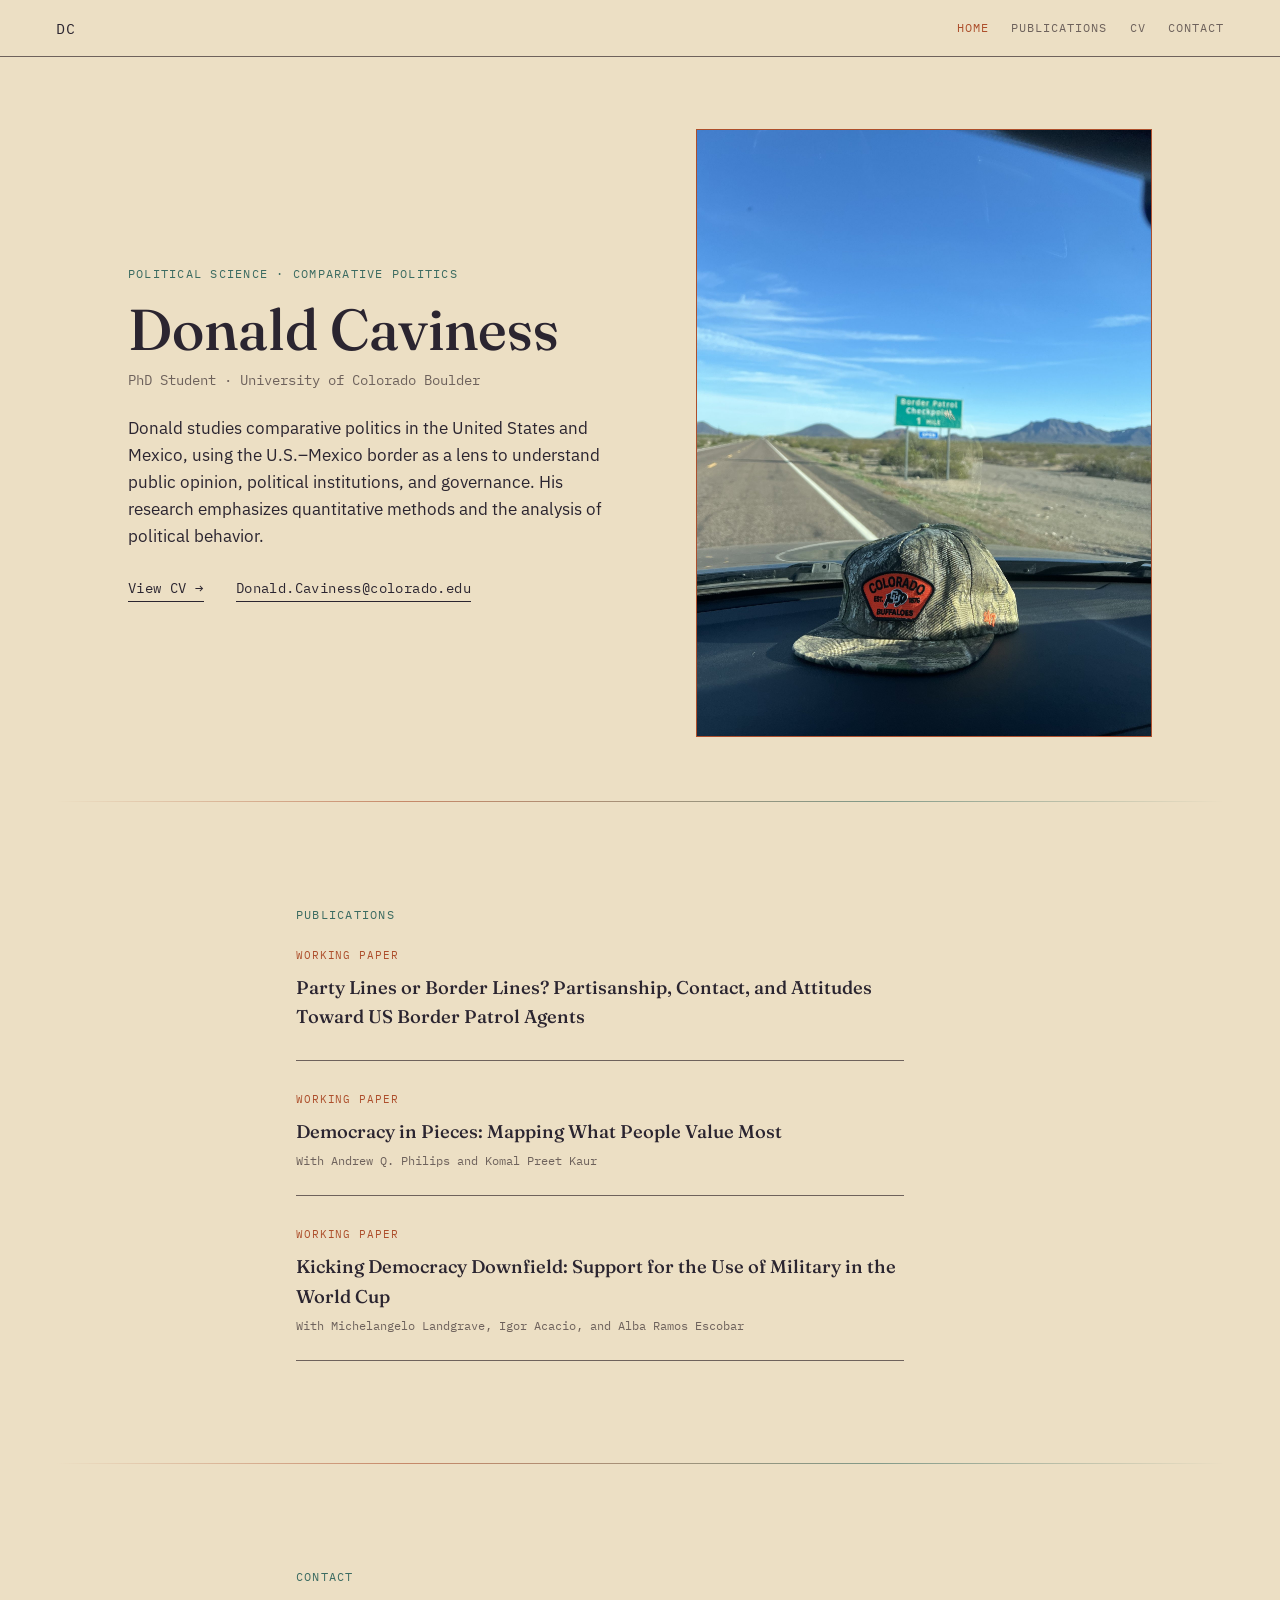
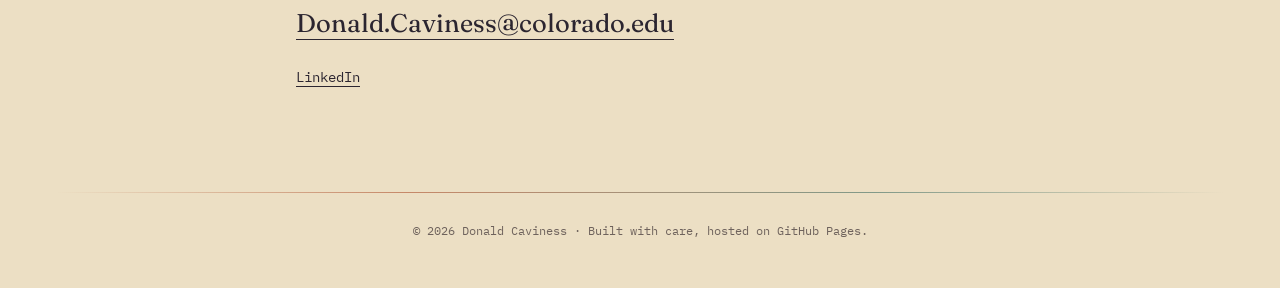
==== index.html @ a01a18d2 "Add files via upload" ====
<!DOCTYPE html>
<html lang="en">
<head>
<meta charset="UTF-8">
<meta name="viewport" content="width=device-width, initial-scale=1.0">
<title>Donald Caviness · Political Science PhD</title>
<meta name="description" content="Donald Caviness is a PhD student in Political Science at the University of Colorado Boulder, studying comparative politics and the U.S.–Mexico border.">

<!--
  ============================================================
  HOW TO EDIT THIS PAGE
  ============================================================
  1. Search for [ ] brackets — each one is a spot to fill in.
  2. Your photo is already set up as photo.jpg. To swap it for
     a different one later, just replace that file (same name)
     or update the src="photo.jpg" on the <img> tag below.
  3. Publications: copy a .pub block to add a new entry.
  4. CV lives on its own page: cv.html.
  5. Colors and fonts live in styles.css under :root.
  ============================================================
-->

<link rel="preconnect" href="https://fonts.googleapis.com">
<link rel="preconnect" href="https://fonts.gstatic.com" crossorigin>
<link href="https://fonts.googleapis.com/css2?family=Fraunces:ital,wght@0,400;0,500;0,600;1,400;1,500&family=IBM+Plex+Sans:wght@400;500;600&family=IBM+Plex+Mono:wght@400;500&display=swap" rel="stylesheet">
<link rel="stylesheet" href="styles.css">
</head>
<body>

<header class="site-header">
  <a href="index.html" class="wordmark">DC</a>
  <nav class="site-nav">
    <a href="index.html" class="is-current">Home</a>
    <a href="index.html#publications">Publications</a>
    <a href="cv.html">CV</a>
    <a href="index.html#contact">Contact</a>
  </nav>
</header>

<main>

  <!-- ============ HERO: bio left, photo right ============ -->
  <section class="hero">
    <div class="hero-inner">
      <div class="hero-grid">
        <div class="hero-bio">
          <p class="eyebrow">Political Science &middot; Comparative Politics</p>
          <h1>Donald Caviness</h1>
          <p class="role">PhD Student &middot; University of Colorado Boulder</p>
          <p class="bio">Donald studies comparative politics in the United States and Mexico, using the U.S.&ndash;Mexico border as a lens to understand public opinion, political institutions, and governance. His research emphasizes quantitative methods and the analysis of political behavior.</p>
          <div class="hero-links">
            <a href="cv.html" class="link-arrow">View CV <span aria-hidden="true">&rarr;</span></a>
            <a href="mailto:Donald.Caviness@colorado.edu" class="link-arrow">Donald.Caviness@colorado.edu</a>
          </div>
        </div>

        <div class="hero-portrait">
          <div class="portrait-frame">
            <img src="photo.jpg" alt="A Colorado Buffaloes cap on a car dashboard, with a Border Patrol checkpoint sign and desert highway ahead.">
          </div>
        </div>
      </div>
    </div>
  </section>

  <div class="divider" role="presentation"></div>

  <!-- ============ PUBLICATIONS ============ -->
  <section class="section reveal" id="publications">
    <p class="eyebrow">Publications</p>

    <div class="pub">
      <span class="status">Working Paper</span>
      <h3>Party Lines or Border Lines? Partisanship, Contact, and Attitudes Toward US Border Patrol Agents</h3>
    </div>
    <div class="pub">
      <span class="status">Working Paper</span>
      <h3>Democracy in Pieces: Mapping What People Value Most</h3>
      <p class="venue">With Andrew Q. Philips and Komal Preet Kaur</p>
    </div>
    <div class="pub">
      <span class="status">Working Paper</span>
      <h3>Kicking Democracy Downfield: Support for the Use of Military in the World Cup</h3>
      <p class="venue">With Michelangelo Landgrave, Igor Acacio, and Alba Ramos Escobar</p>
    </div>

    <!--
      TEMPLATE — copy this block below for each new entry
      (working paper, under review, published, etc.):

      <div class="pub">
        <span class="status">Working Paper</span>
        <h3>Paper Title Here</h3>
        <p class="venue">Coauthors, or target journal/venue and year</p>
        <p>Optional one or two sentence description.</p>
      </div>
    -->
  </section>

  <div class="divider" role="presentation"></div>

  <!-- ============ CONTACT ============ -->
  <section class="section reveal" id="contact">
    <p class="eyebrow">Contact</p>
    <p class="contact-email"><a href="mailto:Donald.Caviness@colorado.edu">Donald.Caviness@colorado.edu</a></p>
    <ul class="contact-links">
      <li><a href="https://www.linkedin.com/in/donald-c-a03640155/">LinkedIn</a></li>
    </ul>
  </section>

</main>

<footer class="site-footer">
  <div class="divider" role="presentation"></div>
  <p>&copy; <span id="year"></span> Donald Caviness &middot; Built with care, hosted on GitHub Pages.</p>
</footer>

<script src="script.js"></script>
</body>
</html>
---- styles.css ----
/* ============================================================
   DESIGN TOKENS — change these to retheme the whole site
   Southwest desert palette: clay/rust, desert turquoise, sand
   ============================================================ */
:root {
  --sand:       #ECDFC4;  /* base background — warm desert sand */
  --sand-deep:  #DEC89C;  /* card / photo-placeholder background */
  --clay:       #AD4F2C;  /* primary accent — red rock / terracotta */
  --turquoise:  #3B6B61;  /* secondary accent — desert turquoise */
  --dusk:       #2B2530;  /* primary text — desert twilight, not pure black */
  --dusk-soft:  #6E625C;  /* secondary text */

  --font-display: "Fraunces", Georgia, serif;
  --font-body:    "IBM Plex Sans", -apple-system, sans-serif;
  --font-mono:    "IBM Plex Mono", "SF Mono", monospace;

  --measure: 38rem;
  --gap-section: clamp(3.5rem, 8vw, 6.5rem);
  --page-pad: clamp(1.25rem, 5vw, 3.5rem);
}

/* ============================================================
   RESET
   ============================================================ */
* { box-sizing: border-box; }
html { scroll-behavior: smooth; }
body {
  margin: 0;
  background: var(--sand);
  color: var(--dusk);
  font-family: var(--font-body);
  font-size: 16px;
  line-height: 1.6;
  -webkit-font-smoothing: antialiased;
}
h1, h2, h3 { font-family: var(--font-display); font-weight: 500; margin: 0; }
p { margin: 0 0 1em; }
a {
  color: var(--dusk);
  text-decoration: none;
  border-bottom: 1px solid currentColor;
}
a:hover { color: var(--clay); }
ul { margin: 0; padding: 0; list-style: none; }
img { max-width: 100%; display: block; }

:focus-visible {
  outline: 2px solid var(--clay);
  outline-offset: 3px;
}

.placeholder { color: var(--clay); opacity: 0.85; }

/* ============================================================
   HEADER / NAV
   ============================================================ */
.site-header {
  position: sticky;
  top: 0;
  z-index: 10;
  display: flex;
  align-items: center;
  justify-content: space-between;
  flex-wrap: wrap;
  gap: 0.75rem 1.5rem;
  padding: 1rem var(--page-pad);
  background: var(--sand);
  border-bottom: 1px solid var(--dusk-soft);
}
.wordmark {
  font-family: var(--font-mono);
  font-size: 0.95rem;
  letter-spacing: 0.05em;
  border-bottom: none;
}
.wordmark-mark { display: none; }
.site-nav { display: flex; flex-wrap: wrap; }
.site-nav a {
  font-family: var(--font-mono);
  font-size: 0.78rem;
  letter-spacing: 0.08em;
  text-transform: uppercase;
  border-bottom: none;
  color: var(--dusk-soft);
  margin-right: 1.4rem;
}
.site-nav a:last-child { margin-right: 0; }
.site-nav a:hover, .site-nav a.is-current { color: var(--clay); }

/* ============================================================
   DIVIDER — the recurring signature mark between sections.
   A soft gradient line, warm clay fading to cool turquoise,
   like light easing across the horizon at dusk.
   ============================================================ */
.divider {
  height: 1px;
  margin: 0 var(--page-pad);
  background: linear-gradient(to right, transparent, var(--clay) 30%, var(--turquoise) 70%, transparent);
  opacity: 0.6;
  border: none;
}

/* ============================================================
   HERO (home page)
   ============================================================ */
.hero {
  padding: clamp(2.5rem, 8vw, 4.5rem) var(--page-pad) clamp(2.5rem, 6vw, 4rem);
}
.hero-inner {
  max-width: 64rem;
  margin: 0 auto;
}
.hero-grid {
  display: grid;
  grid-template-columns: 1.05fr 0.95fr;
  gap: clamp(2rem, 6vw, 4rem);
  align-items: center;
}
.eyebrow {
  font-family: var(--font-mono);
  font-size: 0.78rem;
  letter-spacing: 0.1em;
  text-transform: uppercase;
  color: var(--turquoise);
  margin: 0 0 1rem;
}
.hero h1 {
  font-size: clamp(2.4rem, 6vw, 3.6rem);
  line-height: 1.05;
  margin-bottom: 0.5rem;
}
.role {
  font-family: var(--font-mono);
  font-size: 0.88rem;
  color: var(--dusk-soft);
  margin-bottom: 1.5rem;
}
.bio {
  font-size: 1.05rem;
  max-width: 30rem;
  margin-bottom: 1.75rem;
}
.hero-links {
  display: flex;
  flex-wrap: wrap;
  gap: 0.5rem 2rem;
}
.link-arrow {
  font-family: var(--font-mono);
  font-size: 0.85rem;
  letter-spacing: 0.03em;
  border-bottom: 1px solid var(--dusk);
  padding-bottom: 2px;
}
.link-arrow:hover { border-color: var(--clay); }

/* photo frame — sized for the portrait shot */
.portrait-frame {
  position: relative;
  width: 100%;
  aspect-ratio: 3 / 4;
  min-height: 380px; /* fallback for browsers without aspect-ratio support */
  border: 1px solid var(--clay);
  background: var(--sand-deep);
  overflow: hidden;
}
.portrait-frame img {
  width: 100%;
  height: 100%;
  object-fit: cover;
  display: block;
}


/* ============================================================
   SECTIONS (shared)
   ============================================================ */
.section {
  padding: var(--gap-section) var(--page-pad);
  max-width: 50rem;
  margin: 0 auto;
}
.section-inner { max-width: var(--measure); }

.reveal { opacity: 1; transform: none; }
.reveal.js-armed {
  opacity: 0;
  transform: translateY(14px);
  transition: opacity 0.6s ease, transform 0.6s ease;
}
.reveal.js-armed.is-visible { opacity: 1; transform: none; }

/* ============================================================
   PUBLICATIONS — empty state
   ============================================================ */
.empty-state {
  border: 1px solid var(--dusk-soft);
  padding: clamp(1.75rem, 5vw, 2.5rem);
  max-width: var(--measure);
}
.empty-state .empty-title {
  font-family: var(--font-display);
  font-style: italic;
  font-size: 1.3rem;
  margin-bottom: 0.5rem;
}
.empty-state p:last-child { margin-bottom: 0; }
.empty-state .empty-note {
  font-family: var(--font-mono);
  font-size: 0.82rem;
  color: var(--dusk-soft);
}

/* a real publication entry, once added (see HTML comment template) */
.pub {
  max-width: var(--measure);
  padding: 1.5rem 0;
  border-bottom: 1px solid var(--dusk-soft);
}
.pub:first-of-type { padding-top: 0; }
.pub .status {
  display: inline-block;
  font-family: var(--font-mono);
  font-size: 0.7rem;
  letter-spacing: 0.08em;
  text-transform: uppercase;
  color: var(--clay);
  margin-bottom: 0.5rem;
}
.pub h3 { font-size: 1.15rem; margin-bottom: 0.3rem; }
.pub .venue {
  font-family: var(--font-mono);
  font-size: 0.78rem;
  color: var(--dusk-soft);
  margin-bottom: 0.5rem;
}
.pub p:last-child { margin-bottom: 0; color: var(--dusk-soft); }

/* ============================================================
   CV PAGE
   ============================================================ */
.cv-header {
  max-width: 50rem;
  margin: 0 auto;
  padding: clamp(2.5rem, 8vw, 4rem) var(--page-pad) clamp(1.5rem, 5vw, 2rem);
}
.cv-header h1 { font-size: clamp(2rem, 5vw, 2.8rem); margin-bottom: 0.5rem; }
.cv-block { margin-bottom: 0; }
.cv-block h2 {
  font-family: var(--font-mono);
  font-size: 0.82rem;
  letter-spacing: 0.1em;
  text-transform: uppercase;
  color: var(--turquoise);
  font-weight: 500;
  margin-bottom: 1.25rem;
}
.cv-entry {
  display: grid;
  grid-template-columns: 7.5rem 1fr;
  gap: 1.5rem;
  padding: 0.9rem 0;
  border-bottom: 1px solid var(--dusk-soft);
  max-width: var(--measure);
}
.cv-entry:first-child { padding-top: 0; }
.cv-entry .cv-year {
  font-family: var(--font-mono);
  font-size: 0.82rem;
  color: var(--dusk-soft);
}
.cv-entry .cv-detail strong { display: block; margin-bottom: 0.2rem; }
.cv-entry .cv-detail span { color: var(--dusk-soft); font-size: 0.95rem; }

.skills-list {
  display: flex;
  flex-wrap: wrap;
  gap: 0.5rem;
  max-width: var(--measure);
}
.skills-list li {
  font-family: var(--font-mono);
  font-size: 0.78rem;
  letter-spacing: 0.02em;
  color: var(--dusk-soft);
  border: 1px solid var(--dusk-soft);
  border-radius: 100px;
  padding: 0.35rem 0.85rem;
}

/* ============================================================
   CONTACT / FOOTER
   ============================================================ */
.contact-email a {
  font-family: var(--font-display);
  font-size: clamp(1.25rem, 3vw, 1.6rem);
}
.contact-links {
  display: flex;
  flex-wrap: wrap;
  gap: 1.5rem;
  margin-top: 1.25rem;
}
.contact-links a {
  font-family: var(--font-mono);
  font-size: 0.85rem;
}
.site-footer { padding-bottom: 3rem; }
.site-footer p {
  font-family: var(--font-mono);
  font-size: 0.75rem;
  color: var(--dusk-soft);
  text-align: center;
  margin: 1.75rem var(--page-pad) 0;
}

/* ============================================================
   RESPONSIVE
   ============================================================ */
@media (max-width: 760px) {
  .hero-grid { grid-template-columns: 1fr; }
}
@media (max-width: 640px) {
  .site-header { flex-direction: column; align-items: flex-start; }
  .cv-entry { grid-template-columns: 1fr; gap: 0.25rem; }
}

/* ============================================================
   REDUCED MOTION
   ============================================================ */
@media (prefers-reduced-motion: reduce) {
  html { scroll-behavior: auto; }
  .reveal.js-armed { opacity: 1; transform: none; transition: none; }
}
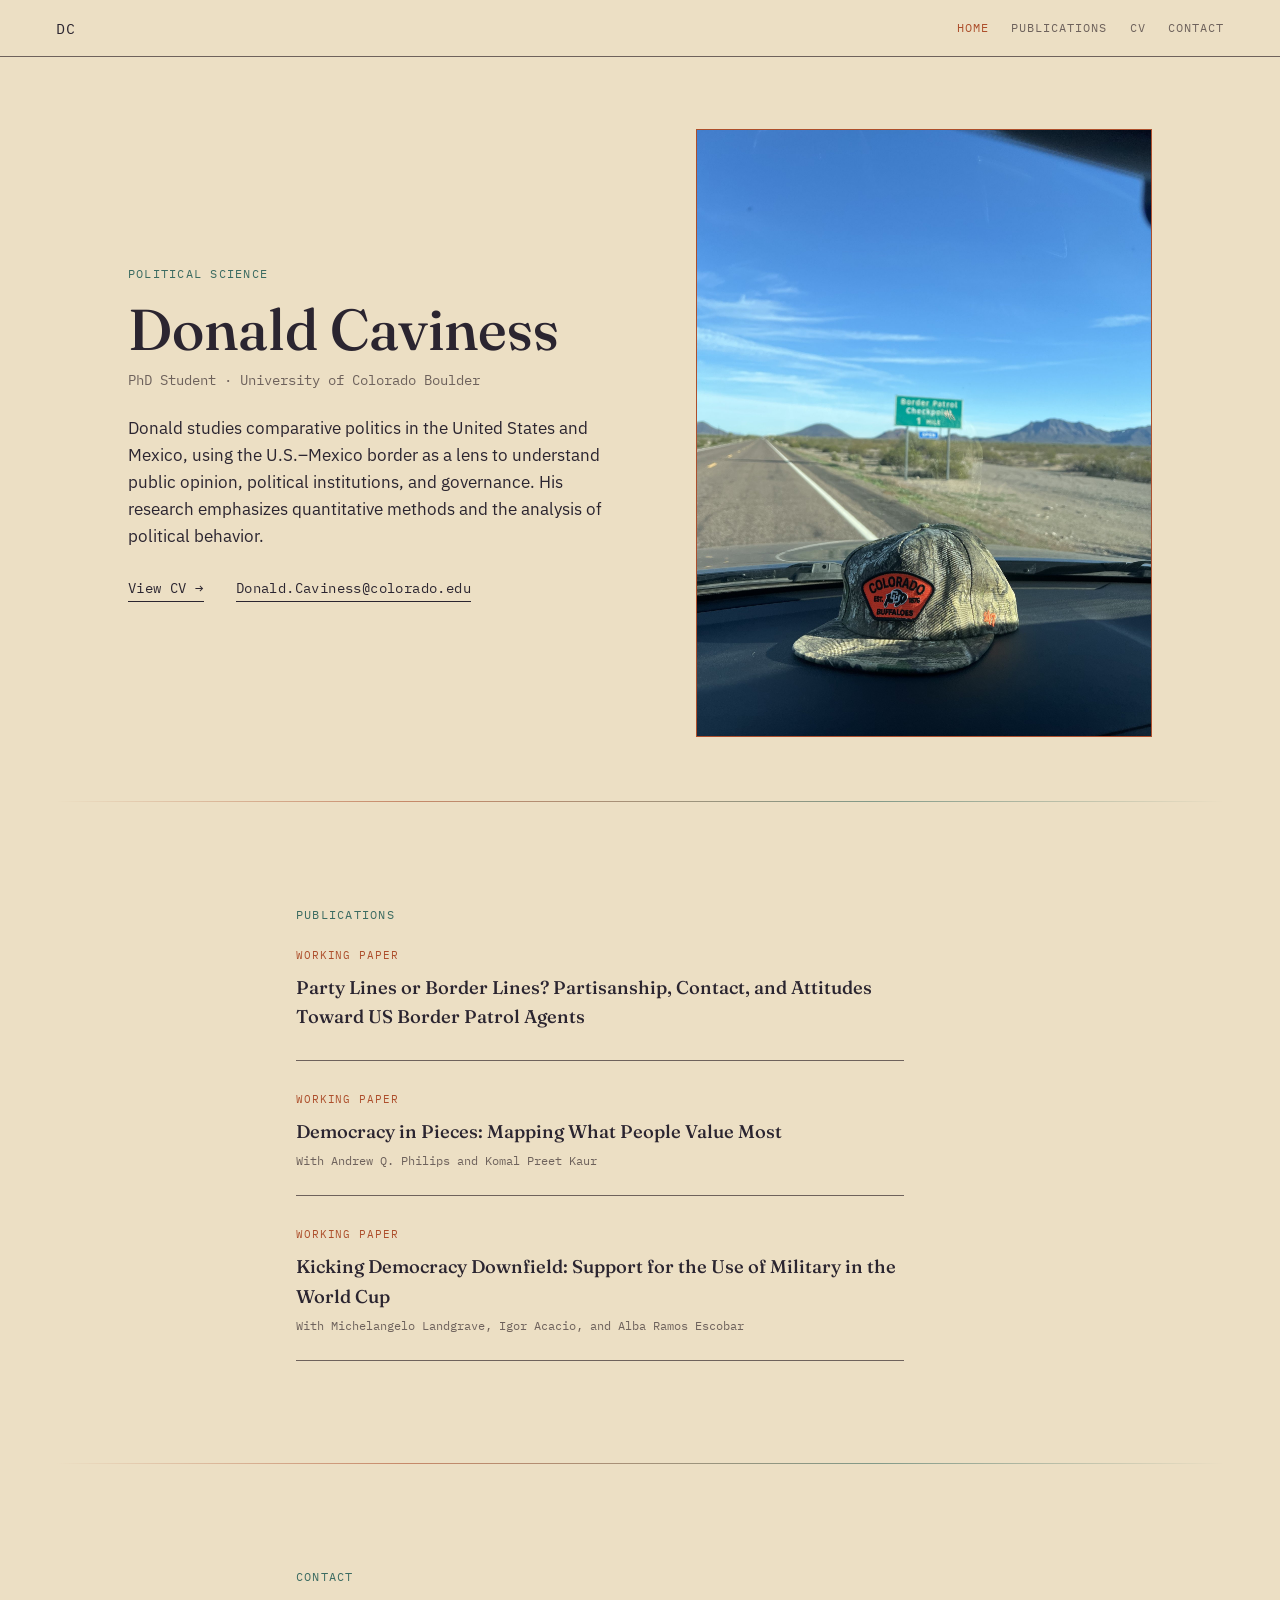
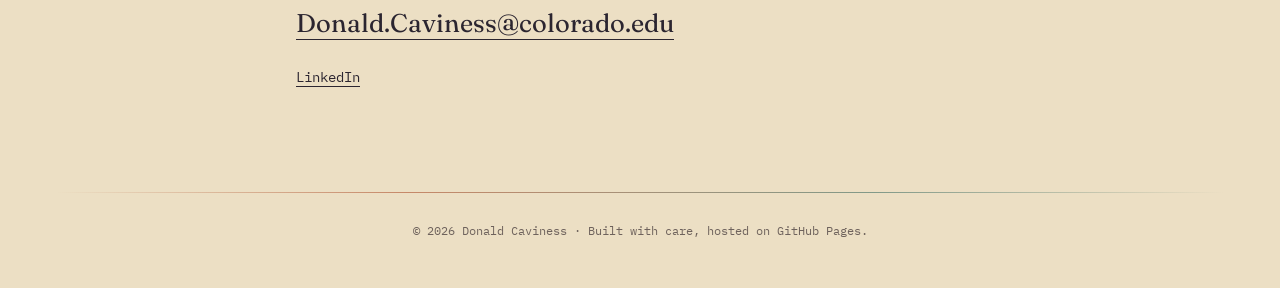
==== commit 9cc035d4: "Update eyebrow text in index.html Removed 'Comparative Politics' from the eyebrow section." ====
--- a/index.html
+++ b/index.html
@@ -44,7 +44,7 @@
     <div class="hero-inner">
       <div class="hero-grid">
         <div class="hero-bio">
-          <p class="eyebrow">Political Science &middot; Comparative Politics</p>
+          <p class="eyebrow">Political Science </p>
           <h1>Donald Caviness</h1>
           <p class="role">PhD Student &middot; University of Colorado Boulder</p>
           <p class="bio">Donald studies comparative politics in the United States and Mexico, using the U.S.&ndash;Mexico border as a lens to understand public opinion, political institutions, and governance. His research emphasizes quantitative methods and the analysis of political behavior.</p>
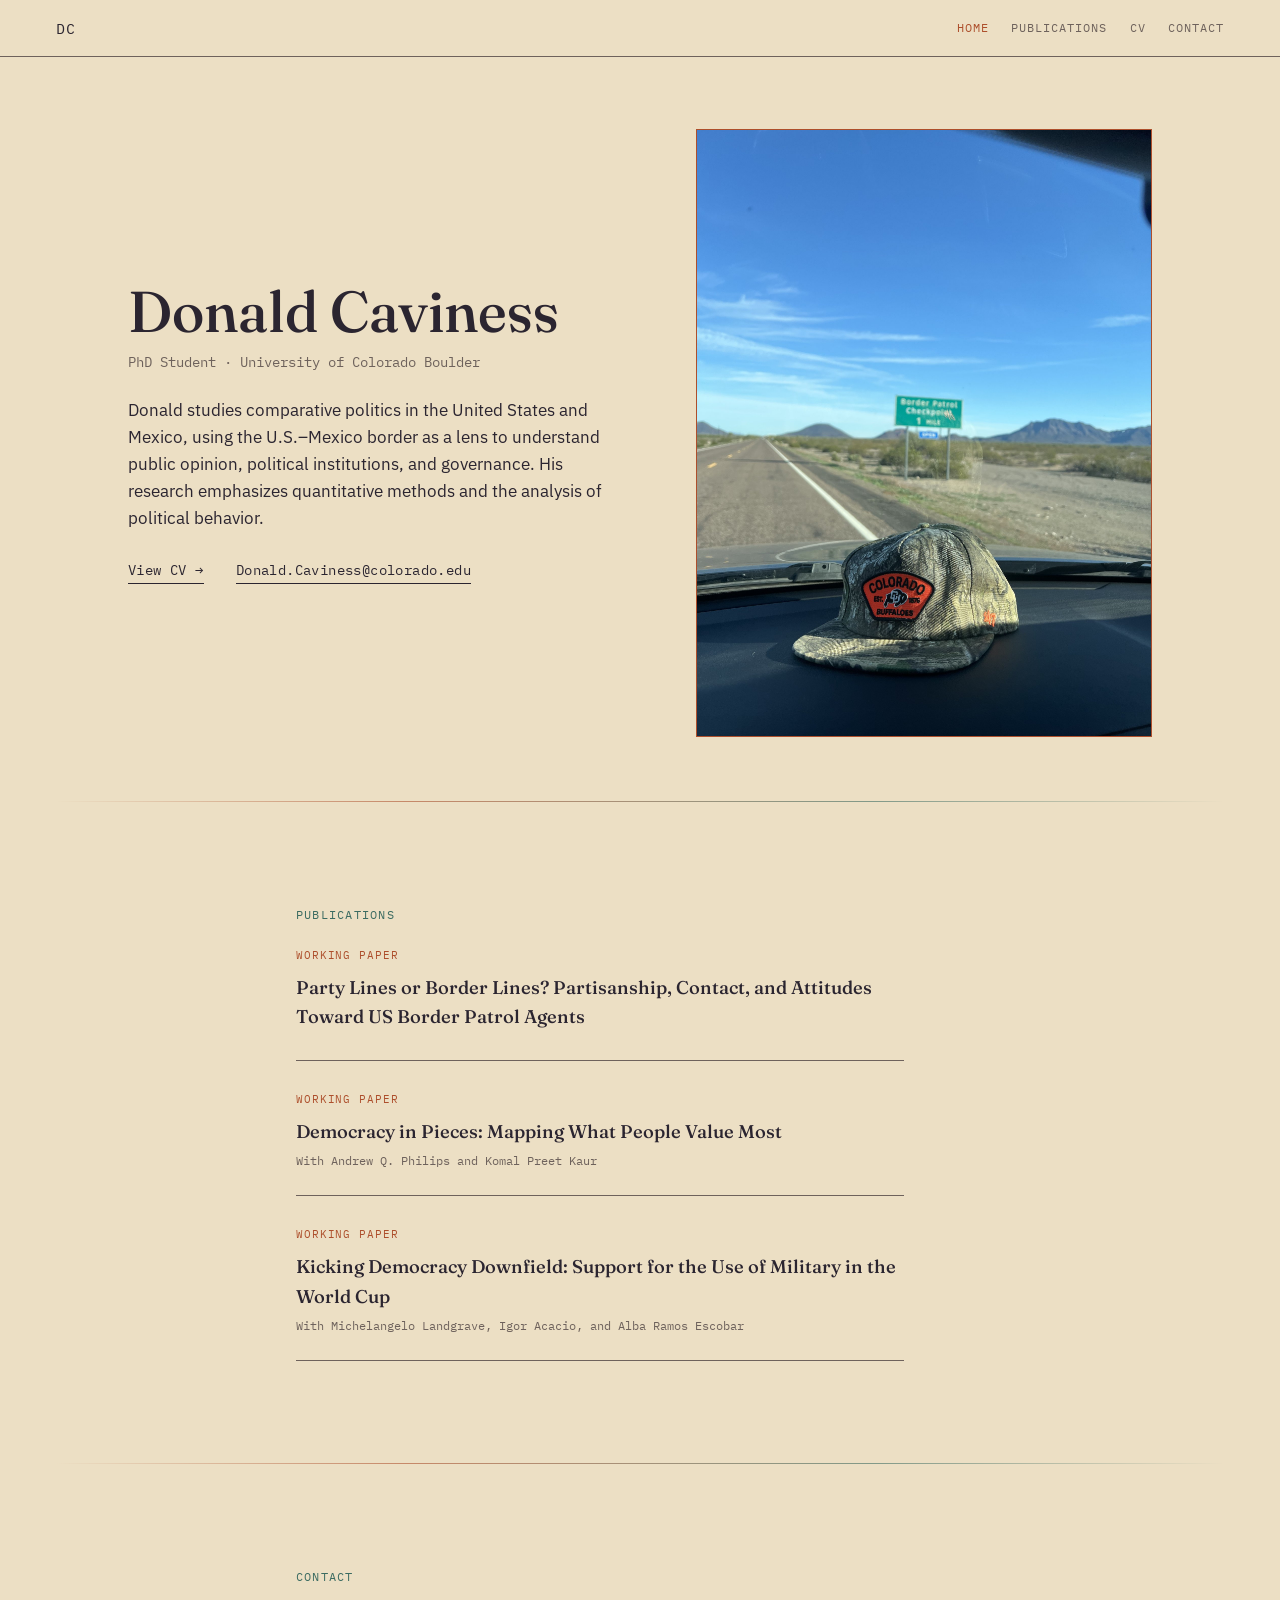
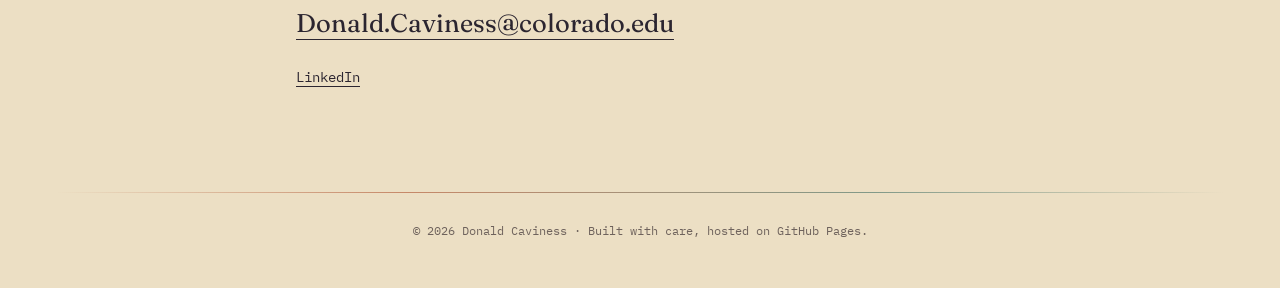
==== commit 5d87b65f: "Remove political science eyebrow text Removed the eyebrow paragraph from the hero section." ====
--- a/index.html
+++ b/index.html
@@ -44,7 +44,6 @@
     <div class="hero-inner">
       <div class="hero-grid">
         <div class="hero-bio">
-          <p class="eyebrow">Political Science </p>
           <h1>Donald Caviness</h1>
           <p class="role">PhD Student &middot; University of Colorado Boulder</p>
           <p class="bio">Donald studies comparative politics in the United States and Mexico, using the U.S.&ndash;Mexico border as a lens to understand public opinion, political institutions, and governance. His research emphasizes quantitative methods and the analysis of political behavior.</p>
